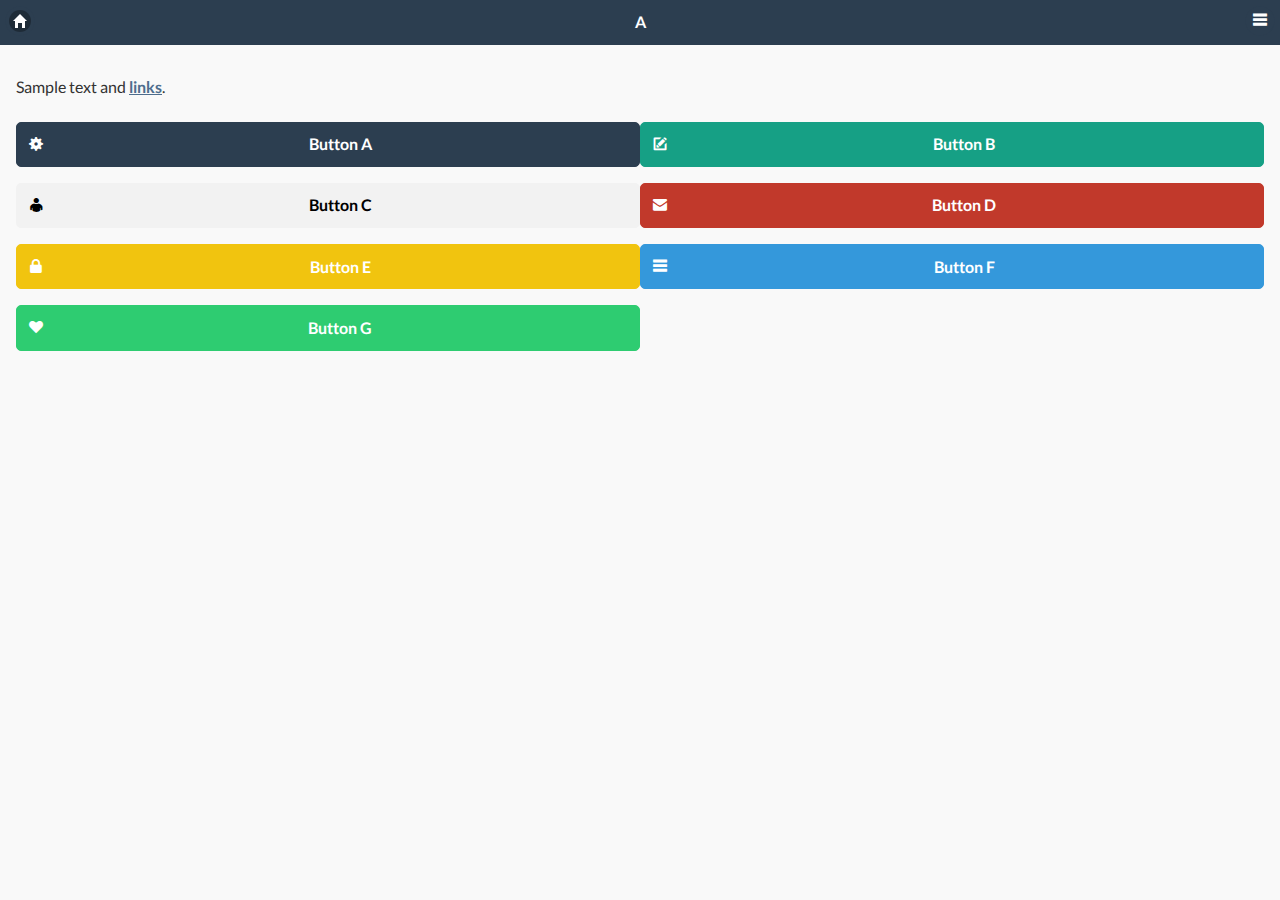
==== platforms/browser/www/index.html @ fd4e1b85 "Avance primeras dos pantallas" ====
<!DOCTYPE html>
<html>
<head>
  <meta charset="utf-8" />
  <meta name="viewport" content="width=device-width, initial-scale=1">
  <link rel="stylesheet" type="text/css" href="css/jquery.mobile.flatui.css" />
  <script src="js/jquery.js"></script>
  <script src="js/jquery.mobile-1.4.0-rc.1.js"></script>
</head>
<body>
  <div data-role="page">
    <div data-role="panel" id="panel" data-position="right" data-theme="a" data-display="push"></div>
    <div data-role="header">
      <a data-iconpos="notext" data-role="button" data-icon="home" title="Home">Home</a>
      <h1>A</h1>
      <a data-iconpos="notext" href="#panel" data-role="button" data-icon="flat-menu"></a>
    </div>

    <div data-role="content">
        <div class="content-primary">
            <p>Sample text and <a href="#">links</a>.</p>
          <fieldset class="ui-grid-a">
            <div class="ui-block-a"><button data-icon="flat-settings" data-theme="a">Button A</button></div>
            <div class="ui-block-b"><button data-icon="flat-new" data-theme="b">Button B</button></div>
          </fieldset>
          <fieldset class="ui-grid-a">
            <div class="ui-block-a"><button data-icon="flat-man" data-theme="c">Button C</button></div>
            <div class="ui-block-b"><button data-icon="flat-mail" data-theme="d">Button D</button></div>
          </fieldset>
          <fieldset class="ui-grid-a">
            <div class="ui-block-a"><button data-icon="flat-lock" data-theme="e">Button E</button></div>
            <div class="ui-block-b"><button data-icon="flat-menu" data-theme="f">Button F</button></div>
          </fieldset>
          <fieldset class="ui-grid-a">
            <div class="ui-block-a"><button data-icon="flat-heart" data-theme="g">Button G</button></div>
          </fieldset>
            

        </div><!--/content-primary -->        
        <div class="content-secondary">
            <div data-role="collapsible" data-collapsed="true" data-theme="b" data-content-theme="d">
                 <ul data-role="listview" data-inset="true">
                        <li data-role="list-divider" data-theme="a">List Header</li>
                        <li>Read-only list item</li>
                        <li><a href="#">Linked list item</a></li>
                      </ul>

                      <div data-role="collapsible-set" data-theme="b" data-content-theme="b">
                        <div data-role="collapsible" data-collapsed-icon="flat-time" data-expanded-icon="flat-cross" data-collapsed="false">
                          <h3>Section 1</h3>
                          <p>I'm the collapsible content for section 1</p>
                        </div>
                        <div data-role="collapsible" data-collapsed-icon="flat-calendar" data-expanded-icon="flat-cross">
                          <h3>Section 2</h3>
                          <p>I'm the collapsible content for section 2</p>
                        </div>
                        <div data-role="collapsible" data-collapsed-icon="flat-settings" data-expanded-icon="flat-cross">
                          <h3>Section 3</h3>
                          <p>I'm the collapsible content for section 3</p>
                        </div>
                      </div>

                      <div data-role="fieldcontain">
                        <fieldset data-role="controlgroup">
                          <input type="radio" name="radio-choice-a" data-theme="c" id="radio-choice-1-a" value="choice-1" checked="checked" />
                          <label for="radio-choice-1-a">Radio 1</label>

                          <input type="radio" name="radio-choice-a" data-theme="c" id="radio-choice-1-b" value="choice-2"  />
                          <label for="radio-choice-1-b">Radio 2</label>
                          <input type="checkbox" name="checkbox-a" data-theme="c" id="checkbox-a" checked="checked" />
                          <label for="checkbox-a">Checkbox</label>
                        </fieldset>
                      </div>

                      <div data-role="fieldcontain">
                        <a href="#" data-role="button" data-icon="home" data-iconpos="notext" data-theme="b" data-inline="true">Home</a>
                        <a href="#" data-role="button" data-icon="flat-video" data-iconpos="notext" data-theme="b" data-inline="true">Video</a>
                        <a href="#" data-role="button" data-icon="flat-time" data-iconpos="notext" data-theme="b" data-inline="true">Time</a>
                        <a href="#" data-role="button" data-icon="flat-settings" data-iconpos="notext" data-theme="b" data-inline="true">Settings</a>
                        <a href="#" data-role="button" data-icon="flat-plus" data-iconpos="notext" data-theme="b" data-inline="true">Plus</a>
                        <a href="#" data-role="button" data-icon="flat-new" data-iconpos="notext" data-theme="b" data-inline="true">New</a>
                        <a href="#" data-role="button" data-icon="flat-menu" data-iconpos="notext" data-theme="b" data-inline="true">Menu</a>
                        <a href="#" data-role="button" data-icon="flat-man" data-iconpos="notext" data-theme="b" data-inline="true">Man</a>
                        <a href="#" data-role="button" data-icon="flat-mail" data-iconpos="notext" data-theme="b" data-inline="true">Mail</a>
                        <a href="#" data-role="button" data-icon="flat-lock" data-iconpos="notext" data-theme="b" data-inline="true">Lock</a>
                        <a href="#" data-role="button" data-icon="flat-location" data-iconpos="notext" data-theme="b" data-inline="true">Location</a>
                        <a href="#" data-role="button" data-icon="flat-heart" data-iconpos="notext" data-theme="b" data-inline="true">Heart</a>
                        <a href="#" data-role="button" data-icon="flat-eye" data-iconpos="notext" data-theme="b" data-inline="true">Eye</a>
                        <a href="#" data-role="button" data-icon="flat-cross" data-iconpos="notext" data-theme="b" data-inline="true">Cross</a>
                        <a href="#" data-role="button" data-icon="flat-cmd" data-iconpos="notext" data-theme="b" data-inline="true">Cmd</a>
                        <a href="#" data-role="button" data-icon="flat-checkround" data-iconpos="notext" data-theme="b" data-inline="true">Checkround</a>
                        <a href="#" data-role="button" data-icon="flat-calendar" data-iconpos="notext" data-theme="b" data-inline="true">Calendar</a>
                        <a href="#" data-role="button" data-icon="flat-bubble" data-iconpos="notext" data-theme="b" data-inline="true">Bubble</a>
                        <a href="#" data-role="button" data-icon="flat-volume" data-iconpos="notext" data-theme="b" data-inline="true">Volume</a>
                        <a href="#" data-role="button" data-icon="flat-camera" data-iconpos="notext" data-theme="b" data-inline="true">Camera</a>
                      </div>

                      <select name="flip-1" id="flip-1" data-role="slider">
                        <option value="off">Off</option>
                        <option value="on" selected>On</option>
                      </select>

                      <div data-role="fieldcontain">
                        <div data-role="controlgroup" data-type="horizontal">
                          <a href="#" data-icon="flat-mail" data-theme="a" data-iconpos="notext" data-role="button">Yes</a>
                          <a href="#" data-icon="flat-camera" data-theme="a" data-iconpos="notext" data-role="button">Yes</a>
                          <a href="#" data-icon="flat-heart" data-theme="a" data-iconpos="notext" data-role="button">Yes</a>
                          <a href="#" data-icon="flat-eye" data-theme="a" data-iconpos="notext" data-role="button">Yes</a>
                        </div>
                      </div>

                      <div data-role="fieldcontain">
                        <select name="select-choice" id="select-choice-a" data-native-menu="false" data-theme="a">
                          <option value="standard">Option 1</option>
                          <option value="rush">Option 2</option>
                          <option value="express">Option 3</option>
                          <option value="overnight">Option 4</option>
                        </select>
                      </div>

                      <input type="text" placeholder="Text Input" />
                      <div data-role="fieldcontain">
                        <input type="range" name="slider" value="50" min="0" max="100" data-highlight="true" />
                      </div>
                    </div>
        </div>

    </div>
</div>        

    

  

</body>
</html>
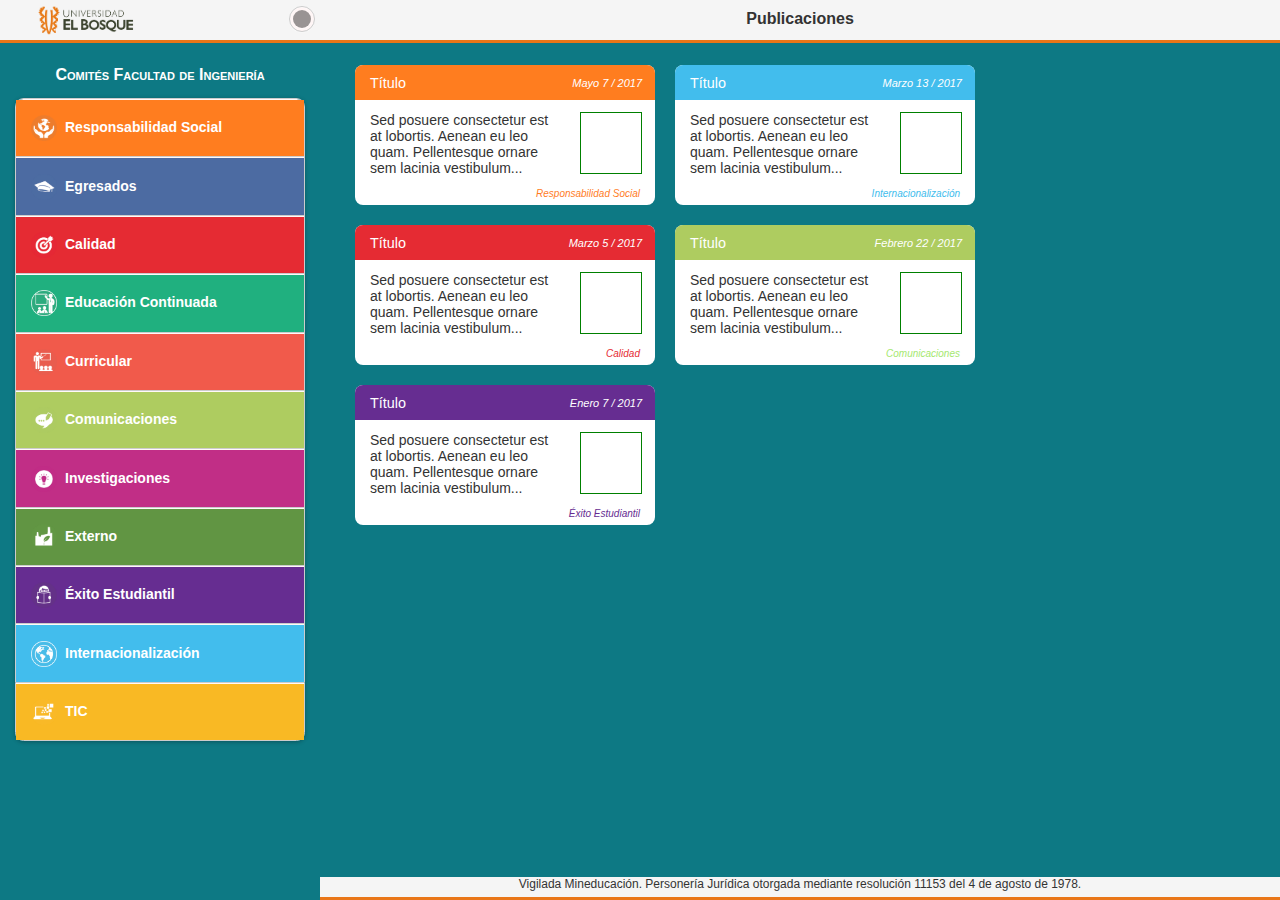
==== commit f4b2a711: "Avance cambio Interfaz/cargar comites y publicacioens dinámicamente" ====
--- a/platforms/browser/www/index.html
+++ b/platforms/browser/www/index.html
@@ -1,136 +1,317 @@
-<!DOCTYPE html>
-<html>
-<head>
-  <meta charset="utf-8" />
-  <meta name="viewport" content="width=device-width, initial-scale=1">
-  <link rel="stylesheet" type="text/css" href="css/jquery.mobile.flatui.css" />
-  <script src="js/jquery.js"></script>
-  <script src="js/jquery.mobile-1.4.0-rc.1.js"></script>
-</head>
-<body>
-  <div data-role="page">
-    <div data-role="panel" id="panel" data-position="right" data-theme="a" data-display="push"></div>
-    <div data-role="header">
-      <a data-iconpos="notext" data-role="button" data-icon="home" title="Home">Home</a>
-      <h1>A</h1>
-      <a data-iconpos="notext" href="#panel" data-role="button" data-icon="flat-menu"></a>
-    </div>
-
-    <div data-role="content">
-        <div class="content-primary">
-            <p>Sample text and <a href="#">links</a>.</p>
-          <fieldset class="ui-grid-a">
-            <div class="ui-block-a"><button data-icon="flat-settings" data-theme="a">Button A</button></div>
-            <div class="ui-block-b"><button data-icon="flat-new" data-theme="b">Button B</button></div>
-          </fieldset>
-          <fieldset class="ui-grid-a">
-            <div class="ui-block-a"><button data-icon="flat-man" data-theme="c">Button C</button></div>
-            <div class="ui-block-b"><button data-icon="flat-mail" data-theme="d">Button D</button></div>
-          </fieldset>
-          <fieldset class="ui-grid-a">
-            <div class="ui-block-a"><button data-icon="flat-lock" data-theme="e">Button E</button></div>
-            <div class="ui-block-b"><button data-icon="flat-menu" data-theme="f">Button F</button></div>
-          </fieldset>
-          <fieldset class="ui-grid-a">
-            <div class="ui-block-a"><button data-icon="flat-heart" data-theme="g">Button G</button></div>
-          </fieldset>
-            
-
-        </div><!--/content-primary -->        
-        <div class="content-secondary">
-            <div data-role="collapsible" data-collapsed="true" data-theme="b" data-content-theme="d">
-                 <ul data-role="listview" data-inset="true">
-                        <li data-role="list-divider" data-theme="a">List Header</li>
-                        <li>Read-only list item</li>
-                        <li><a href="#">Linked list item</a></li>
-                      </ul>
-
-                      <div data-role="collapsible-set" data-theme="b" data-content-theme="b">
-                        <div data-role="collapsible" data-collapsed-icon="flat-time" data-expanded-icon="flat-cross" data-collapsed="false">
-                          <h3>Section 1</h3>
-                          <p>I'm the collapsible content for section 1</p>
-                        </div>
-                        <div data-role="collapsible" data-collapsed-icon="flat-calendar" data-expanded-icon="flat-cross">
-                          <h3>Section 2</h3>
-                          <p>I'm the collapsible content for section 2</p>
-                        </div>
-                        <div data-role="collapsible" data-collapsed-icon="flat-settings" data-expanded-icon="flat-cross">
-                          <h3>Section 3</h3>
-                          <p>I'm the collapsible content for section 3</p>
-                        </div>
-                      </div>
-
-                      <div data-role="fieldcontain">
-                        <fieldset data-role="controlgroup">
-                          <input type="radio" name="radio-choice-a" data-theme="c" id="radio-choice-1-a" value="choice-1" checked="checked" />
-                          <label for="radio-choice-1-a">Radio 1</label>
-
-                          <input type="radio" name="radio-choice-a" data-theme="c" id="radio-choice-1-b" value="choice-2"  />
-                          <label for="radio-choice-1-b">Radio 2</label>
-                          <input type="checkbox" name="checkbox-a" data-theme="c" id="checkbox-a" checked="checked" />
-                          <label for="checkbox-a">Checkbox</label>
-                        </fieldset>
-                      </div>
-
-                      <div data-role="fieldcontain">
-                        <a href="#" data-role="button" data-icon="home" data-iconpos="notext" data-theme="b" data-inline="true">Home</a>
-                        <a href="#" data-role="button" data-icon="flat-video" data-iconpos="notext" data-theme="b" data-inline="true">Video</a>
-                        <a href="#" data-role="button" data-icon="flat-time" data-iconpos="notext" data-theme="b" data-inline="true">Time</a>
-                        <a href="#" data-role="button" data-icon="flat-settings" data-iconpos="notext" data-theme="b" data-inline="true">Settings</a>
-                        <a href="#" data-role="button" data-icon="flat-plus" data-iconpos="notext" data-theme="b" data-inline="true">Plus</a>
-                        <a href="#" data-role="button" data-icon="flat-new" data-iconpos="notext" data-theme="b" data-inline="true">New</a>
-                        <a href="#" data-role="button" data-icon="flat-menu" data-iconpos="notext" data-theme="b" data-inline="true">Menu</a>
-                        <a href="#" data-role="button" data-icon="flat-man" data-iconpos="notext" data-theme="b" data-inline="true">Man</a>
-                        <a href="#" data-role="button" data-icon="flat-mail" data-iconpos="notext" data-theme="b" data-inline="true">Mail</a>
-                        <a href="#" data-role="button" data-icon="flat-lock" data-iconpos="notext" data-theme="b" data-inline="true">Lock</a>
-                        <a href="#" data-role="button" data-icon="flat-location" data-iconpos="notext" data-theme="b" data-inline="true">Location</a>
-                        <a href="#" data-role="button" data-icon="flat-heart" data-iconpos="notext" data-theme="b" data-inline="true">Heart</a>
-                        <a href="#" data-role="button" data-icon="flat-eye" data-iconpos="notext" data-theme="b" data-inline="true">Eye</a>
-                        <a href="#" data-role="button" data-icon="flat-cross" data-iconpos="notext" data-theme="b" data-inline="true">Cross</a>
-                        <a href="#" data-role="button" data-icon="flat-cmd" data-iconpos="notext" data-theme="b" data-inline="true">Cmd</a>
-                        <a href="#" data-role="button" data-icon="flat-checkround" data-iconpos="notext" data-theme="b" data-inline="true">Checkround</a>
-                        <a href="#" data-role="button" data-icon="flat-calendar" data-iconpos="notext" data-theme="b" data-inline="true">Calendar</a>
-                        <a href="#" data-role="button" data-icon="flat-bubble" data-iconpos="notext" data-theme="b" data-inline="true">Bubble</a>
-                        <a href="#" data-role="button" data-icon="flat-volume" data-iconpos="notext" data-theme="b" data-inline="true">Volume</a>
-                        <a href="#" data-role="button" data-icon="flat-camera" data-iconpos="notext" data-theme="b" data-inline="true">Camera</a>
-                      </div>
-
-                      <select name="flip-1" id="flip-1" data-role="slider">
-                        <option value="off">Off</option>
-                        <option value="on" selected>On</option>
-                      </select>
-
-                      <div data-role="fieldcontain">
-                        <div data-role="controlgroup" data-type="horizontal">
-                          <a href="#" data-icon="flat-mail" data-theme="a" data-iconpos="notext" data-role="button">Yes</a>
-                          <a href="#" data-icon="flat-camera" data-theme="a" data-iconpos="notext" data-role="button">Yes</a>
-                          <a href="#" data-icon="flat-heart" data-theme="a" data-iconpos="notext" data-role="button">Yes</a>
-                          <a href="#" data-icon="flat-eye" data-theme="a" data-iconpos="notext" data-role="button">Yes</a>
-                        </div>
-                      </div>
-
-                      <div data-role="fieldcontain">
-                        <select name="select-choice" id="select-choice-a" data-native-menu="false" data-theme="a">
-                          <option value="standard">Option 1</option>
-                          <option value="rush">Option 2</option>
-                          <option value="express">Option 3</option>
-                          <option value="overnight">Option 4</option>
-                        </select>
-                      </div>
-
-                      <input type="text" placeholder="Text Input" />
-                      <div data-role="fieldcontain">
-                        <input type="range" name="slider" value="50" min="0" max="100" data-highlight="true" />
-                      </div>
-                    </div>
-        </div>
-
-    </div>
-</div>        
-
+<!DOCTYPE html> 
+<html> 
+	<head> 
+  	<title>RedComites</title> 
+    <meta charset="utf-8" />
+    <meta name="format-detection" content="telephone=no" />
+    <meta name="msapplication-tap-highlight" content="no" />
+    <meta name="viewport" content="width=device-width, minimum-scale=1, maximum-scale=1">
+  	<link rel="stylesheet" href="css/jquery.mobile-custom.css?v=<?=time();?>" />
+  	<link rel="stylesheet" href="css/jquery.mobile.splitview.css?v=<?=time();?>" />
+    <link rel="stylesheet" href="css/jquery.mobile.grids.collapsible.css?v=<?=time();?>" />
+    <link rel="stylesheet" href="css/pages.css?v=<?=time();?>">
+    <link rel="stylesheet" href="css/estilosIndex.css?v=<?=time();?>">
+    <script type="text/javascript" src="js/jquery-1.7.1.js"></script>
+    <script type="text/javascript" src="js/jquery.mobile.splitview.js"></script>
+    <script type="text/javascript" src="js/jquery.mobile.js"></script>
+    <script type="text/javascript" src="js/iscroll-wrapper.js"></script>
+    <script type="text/javascript" src="js/iscroll.js"></script>
+    <script type="text/javascript" src="js/provider/db_service.js"></script>
+    <script type="text/javascript" src="js/provider/ux_service.js"></script>
+    <script type="text/javascript" src="js/index.js"></script>
+  </head> 
+
+  <body> 
+    <div data-role="panel" data-id="menu" data-hash="crumbs" data-context="b#default">
+      <!-- MENÚ LATERAL -->
+      <div data-role="page" id="main" data-hash="false">
+      	<div data-role="header">
+          <div class="logoUEB">
+            <img src="iconos/UEBlogo_rectangular.png" width="105" height="32" border="0">
+          </div>
+          <h1></h1>
+          <a href="#publicaciones_historicas" data-panel="main" data-role="button" data-icon="home" data-theme="c" class="ui-btn-right ui-icon-home" data-iconpos="notext">inicio</a>
+      	</div><!-- /header -->
+      	<div data-role="content">
+
+  <!-- <div data-role="main" style="background-color: #f2f2f2;" class="ui-content"> -->
+    <div class="titulo">
+            <h1>Comit&eacute;s Facultad de Ingenier&iacute;a</h1>
+    </div>
+    <ul id="listaCommites" data-role="listview" data-inset="true">    
+      <li>
+        <a style="background-color:#FF7D1F;" href="#">
+          <div class="botonMenu" >
+            <div class="punto"><img src="iconos/icon_rsu_circle.png" width="26" height="26" border="0"></div>
+            <div class="nombre">Responsabilidad Social</div>
+          </div>
+        </a>
+      </li>
+      <li>
+        <a style="background-color:#4C6BA2;" href="#">
+          <div class="botonMenu" >
+            <div class="punto"><img src="iconos/icon_egresados_circle.png" width="26" height="26" border="0"></div>
+            <div class="nombre">Egresados</div>
+          </div>
+        </a>
+      </li>
+      <li>
+        <a style="background-color:#E52B33;" href="#">
+          <div class="botonMenu" >
+            <div class="punto"><img src="iconos/icon_calidad_circle.png" width="26" height="26" border="0"></div>
+            <div class="nombre">Calidad</div>
+          </div>
+        </a>
+      </li>
+      <li>
+        <a style="background-color:#20B07F;" href="#">
+          <div class="botonMenu" >
+            <div class="punto"><img src="iconos/icon_continuada_circle.png" width="26" height="26" border="0"></div>
+            <div class="nombre">Educaci&oacute;n Continuada</div>
+          </div>
+        </a>
+      </li>  
+      <li>
+        <a style="background-color:#F15A4B;" href="#">
+          <div class="botonMenu" >
+            <div class="punto"><img src="iconos/icon_curricular_circle.png" width="26" height="26" border="0"></div>
+            <div class="nombre">Curricular</div>
+          </div>
+        </a>
+      </li>
+      <li>
+        <a style="background-color:#AECC60;" href="#comiteComunicaciones" data-panel="main">
+          <div class="botonMenu" >
+            <div class="punto"><img src="iconos/icon_comunicaciones_circle.png" width="26" height="26" border="0"></div>
+            <div class="nombre">Comunicaciones</div>
+          </div>
+        </a>
+      </li>
+      <li>
+        <a style="background-color:#C12E86;" href="#">
+          <div class="botonMenu" >
+            <div class="punto"><img src="iconos/icon_investigacion_circle.png" width="26" height="26" border="0"></div>
+            <div class="nombre">Investigaciones</div>
+          </div>
+        </a>
+      </li>
+      <li>
+        <a style="background-color:#619543;" href="#">
+          <div class="botonMenu" >
+            <div class="punto"><img src="iconos/icon_externo_circle.png" width="26" height="26" border="0"></div>
+            <div class="nombre">Externo</div>
+          </div>
+        </a>
+      </li>
+      <li>
+        <a style="background-color:#662D91;" href="#">
+          <div class="botonMenu" >
+            <div class="punto"><img src="iconos/icon_exito_circle.png" width="26" height="26" border="0"></div>
+            <div class="nombre">&Eacute;xito Estudiantil</div>
+          </div>
+        </a>
+      </li>
+      <li>
+        <a style="background-color:#42BDED;" href="#">
+          <div class="botonMenu" >
+            <div class="punto"><img src="iconos/icon_internacionalizacion_circle.png" width="26" height="26" border="0"></div>
+            <div class="nombre">Internacionalizaci&oacute;n</div>
+          </div>
+        </a>
+      </li>
+      <li>
+        <a style="background-color:#F9B924;" href="#">
+          <div class="botonMenu" >
+            <div class="punto"><img src="iconos/icon_tic_circle.png" width="26" height="26" border="0"></div>
+            <div class="nombre">TIC</div>
+          </div>
+        </a>
+      </li>
+    </ul>
+  <!-- </div> -->
+      	</div><!-- /content -->
+
+      </div><!-- /page -->
+
+      <!-- MENÚ LATERAL -->
+      <div data-role="page" id="comiteSeleccionado" data-hash="false">  <!-- id="main" <-> id="comiteSeleccionado" -->
+        <div data-role="header">
+          <div class="logoUEB">
+            <img src="iconos/UEBlogo_rectangular.png" width="105" height="32" border="0">
+          </div>
+          <h1></h1>
+          <a href="#publicaciones_historicas" data-panel="main" data-role="button" data-icon="home" data-theme="c" class="ui-btn-right ui-icon-home" data-iconpos="notext">inicio</a>
+        </div><!-- /header -->
+        <div data-role="content" class="comite"> 
+          <div id="avatarLateral" >
+              <div class="comite-icono"><img src="iconos/icon_comunicaciones_circle.png" width="125" height="125" border="0"></div>
+          </div>
+          <ul data-role="listview" id="listaMenu" data-inset="true">
+            <li style="text-align: center; font-variant: small-caps;">Comit&eacute; de Comunicaciones</li>
+            <li>Integrantes:
+              <div class="comite-acercade">
+                -Rodrigo Gomez<br>
+                 Docente<br>
+                 Ejemplo@unbosque.edu.co<br>
+                -Luis Martinez<br>
+                 Docente<br>
+                 Ejemplo@unbosque.edu.co<br>
+                -Natalia Perez<br>
+                 Docente<br>
+                 Ejemplo@unbosque.edu.co
+                 </div>
+            </li>
+            <li>Funciones:
+              <div class="comite-acercade">
+                Lorem ipsum dolor sit amet, consectetur adipiscing elit. Integer ultricies diam arcu, eu aliquam enim semper eu. Nunc blandit ligula mi, in venenatis augue egestas at.
+                 </div>
+            </li>
+            <li>Contacto:
+              <div class="comite-acercade">Ejemplo@unbosque.edu.co</div>
+            </li>
+          </ul>
+        </div><!-- /content -->
+
+      </div><!-- /page -->
+    </div><!-- panel menu -->
+
+    <div data-role="panel" data-id="main">
+
+      <div data-role="page" id="publicaciones_historicas">
+
+        <div data-role="header">
+          <h1>Publicaciones</h1>
+        </div><!-- /header -->
+
+        <div data-role="content"> 
+          <div class="public-destacado">
+      <div style="background-color: #FF7D1F" class="public-encabezado">
+        <div class="public-titulo">
+          T&iacute;tulo
+        </div>
+        <div class="public-fecha">Mayo 7 / 2017</div>
+<!--      <a href="#" class="ui-btn ui-corner-all ui-shadow ui-icon-lock ui-btn-icon-notext"></a>
+-->      </div>
+      <div class="public-contenido">
+        <div class="public-resumen">
+        Sed posuere consectetur est at lobortis. Aenean eu leo quam. Pellentesque ornare sem lacinia vestibulum...</div>
+        <div class="public-imagen"></div>
+        <div style="color: #FF7D1F;" class="public-comite">Responsabilidad Social</div>
+      </div>
+    </div>
+    <div class="public-destacado">
+      <div style="background-color: #42BDED;" class="public-encabezado">
+        <div class="public-titulo">
+          T&iacute;tulo
+        </div>
+        <div class="public-fecha">Marzo 13 / 2017</div>
+<!--      <a href="#" class="ui-btn ui-corner-all ui-shadow ui-icon-lock ui-btn-icon-notext"></a>
+-->      </div>
+      <div class="public-contenido">
+        <div class="public-resumen">
+        Sed posuere consectetur est at lobortis. Aenean eu leo quam. Pellentesque ornare sem lacinia vestibulum...</div>
+        <div class="public-imagen"></div>
+        <div style="color: #42BDED;" class="public-comite">Internacionalizaci&oacute;n</div>
+      </div>
+    </div>
+    <div class="public-destacado">
+      <div style="background-color: #E52B33;" class="public-encabezado">
+        <div class="public-titulo">
+          T&iacute;tulo
+        </div>
+        <div class="public-fecha">Marzo 5 / 2017</div>
+<!--      <a href="#" class="ui-btn ui-corner-all ui-shadow ui-icon-lock ui-btn-icon-notext"></a>
+-->      </div>
+      <div class="public-contenido">
+        <div class="public-resumen">
+        Sed posuere consectetur est at lobortis. Aenean eu leo quam. Pellentesque ornare sem lacinia vestibulum...</div>
+        <div class="public-imagen"></div>
+        <div style="color: #E52B33;" class="public-comite">Calidad</div>
+      </div>
+    </div>
+    <div class="public-destacado">
+      <div style="background-color: #AECC60;" class="public-encabezado">
+        <div class="public-titulo">
+          T&iacute;tulo
+        </div>
+        <div class="public-fecha">Febrero 22 / 2017</div>
+<!--      <a href="#" class="ui-btn ui-corner-all ui-shadow ui-icon-lock ui-btn-icon-notext"></a>
+-->      </div>
+      <div class="public-contenido">
+        <div class="public-resumen">
+        Sed posuere consectetur est at lobortis. Aenean eu leo quam. Pellentesque ornare sem lacinia vestibulum...</div>
+        <div class="public-imagen"></div>
+        <div style="color: #A5E86F;" class="public-comite">Comunicaciones</div>
+      </div>
+    </div>
+    <div class="public-destacado">
+      <div style="background-color: #662D91;" class="public-encabezado">
+        <div class="public-titulo">
+          T&iacute;tulo
+        </div>
+        <div class="public-fecha">Enero 7 / 2017</div>
+<!--      <a href="#" class="ui-btn ui-corner-all ui-shadow ui-icon-lock ui-btn-icon-notext"></a>
+-->      </div>
+      <div class="public-contenido">
+        <div class="public-resumen">
+        Sed posuere consectetur est at lobortis. Aenean eu leo quam. Pellentesque ornare sem lacinia vestibulum...</div>
+        <div class="public-imagen"></div>
+        <div style="color: #662D91;" class="public-comite">&Eacute;xito Estudiantil</div>
+      </div>
+    </div>
+        </div><!-- /content -->
+
+        <div data-role="footer" id="pie">
+          <div id="pie">
+            Vigilada Mineducación. Personería Jurídica otorgada mediante resolución 11153 del 4 de agosto de 1978.
+          </div>
+        </div><!-- /footer -->
+      </div><!-- /page -->
+
+      
+      <div data-role="page" id="comiteComunicaciones">
+        <div data-role="header">
+          <h1>Publicaciones</h1>
+        </div>
+
+        <div data-role="main" class="ui-content">
+            <div class="banner"><img src="iconos/Banner_Comunicaciones.png" width="450" height="70" border="0"></div>  
+            <div class="info">
+              <div class="info-titulo">Información General</div>
+              <div class="info-texto">La lectura es más fácil, también, en la nueva vista de lectura. Puede contraer partes del documento y centrarse en el texto que desee. Si necesita detener la lectura antes de llegar al final, Word le recordará dónde dejó la lectura, incluso en otros dispositivos. Los temas y estilos también ayudan a mantener su documento coordinado. Cuando haga clic en Diseño y seleccione un tema nuevo, cambiarán las imágenes, gráficos y gráficos SmartArt para que coincidan con el nuevo tema. Al aplicar los estilos, los títulos cambian para coincidir con el nuevo tema.
+              </div>
+            </div>
+            <div class="info">
+              <div class="comite-buscar"><input style="heigth: 20px; width: 300px; font-size: 12px;" maxlength="50" type="text" name="buscar" placeholder="Buscar..."></div>
+              <div class="comite-tags"></div>
+            </div>
+            <div class="public-destacado">
+              <div style="background-color: #AECC60;" class="public-encabezado">
+                <div class="public-titulo">
+                  T&iacute;tulo
+                </div>
+                <div class="public-fecha">Febrero 22 / 2017</div>
+        <!--      <a href="#" class="ui-btn ui-corner-all ui-shadow ui-icon-lock ui-btn-icon-notext"></a>
+        -->      </div>
+              <div class="public-contenido">
+                <div class="public-resumen">
+                Sed posuere consectetur est at lobortis. Aenean eu leo quam. Pellentesque ornare sem lacinia vestibulum...</div>
+                <div class="public-imagen"></div>
+                <div style="color: #A5E86F;" class="public-comite">Comunicaciones</div>
+              </div>
+            </div>
+        </div><!-- /content -->
+
+        <div data-role="footer" id="pie">
+          <div id="pie">
+            Vigilada Mineducación. Personería Jurídica otorgada mediante resolución 11153 del 4 de agosto de 1978.
+          </div>
+        </div><!-- /footer -->
+
+      </div> 
+
+    </div><!-- panel main -->
     
 
-  
-
-</body>
+  </body>
 </html>
--- a/platforms/browser/www/css/pages.css
+++ b/platforms/browser/www/css/pages.css
@@ -0,0 +1,135 @@
+#listaMenu{
+	margin-top: 0;
+}
+.logoUEB{
+	margin-left: 35px;
+	padding-top: 2px;
+	float: left;
+	width: 105px;
+	height: 30px;
+}
+#avatarLateral{
+	background: rgba(255, 255, 255, 0.68);
+	height:150px;
+	border-radius: 10px;
+	margin-bottom:-14px
+}
+.panelGrid {
+	background-color: rgba(255, 255, 255, 0.45);
+	padding: 5px;
+}
+.itemGrid {
+	text-align: center;
+	text-shadow: none;
+	margin-top: 5px;
+	padding-left: 3px;
+	padding-right: 3px;
+	font-weight: bold;
+}
+.ui-content{
+	background-color: #0d7984;
+}
+
+h6 {
+	font-size: 2vmin;
+	text-shadow: none;
+}
+.public-destacado {
+	float: left;
+	border-radius: 8px;
+	background-color: #FFFFFF;
+	width: 300px;
+	height: 140px;
+	margin-left: 20px;
+	margin-top: 10px;
+	margin-bottom: 10px;
+}
+.public-encabezado {
+	float: left;
+	border-radius: 8px 8px 0px 0px;
+	background-color: #FFAA00;
+	padding-left: 15px;
+	width: 285px;
+	height: 35px;
+}
+.public-titulo {
+	float: left;
+	text-align:left;
+	text-shadow: none;
+	margin-top: 10px;
+	color: #FFF;
+	width: 150px;
+	height: 20px;
+}
+.public-iconos {	
+	float: left;
+	margin-top: 4px;
+	margin-left: 63px;
+	width: 60px;
+	height: 27px;
+}
+.public-resumen {
+	float: left;
+	margin-top: 12px;
+	margin-left: 15px;
+	width: 180px;
+	height: 75px;
+	font-size: 14px;
+}
+.public-imagen {
+	float: left;
+	margin-top: 12px;
+	margin-left: 30px;
+	width: 60px;
+	height: 60px;
+	border-style: solid;
+	border-color: green;
+	border-width: 1px;
+}
+.public-comite {
+	font-size: 10px;
+	text-align: right;
+	text-shadow: none;
+	float: left;
+	color: #FFAA00;
+	padding-right: 12px;
+	margin-top: 1px;
+	width: 285px;
+	height: 20px;
+	font-style: italic;
+}
+p#nuevo{
+	font-size: 1.5em;
+		border-bottom: 1px solid #9C9E9E;
+		margin-bottom: 20px;
+}
+
+p#nuevo-continuacion{
+	font-size: 1.5em;
+		border-bottom: 3px solid #9C9E9E;
+		margin-bottom: 20px;
+		margin-top: 47px;
+}
+
+p#formulario{
+	font-size: 1em;
+	padding: 6px;
+	width: 70%;
+	margin-left: 15%;
+	border-bottom: 1px solid #E6E5E5;
+	border-top: 1px solid #E6E5E5;
+	margin-bottom: 10px;
+	text-align: left;
+}
+
+.miBoton{
+	width: 10%;
+}
+#pie{
+	padding-bottom: 10px;
+	height: 10px;
+	text-align: center;	
+	font-size: 12px;
+	font-weight: lighter;
+}
+
--- a/platforms/browser/www/css/estilosIndex.css
+++ b/platforms/browser/www/css/estilosIndex.css
@@ -0,0 +1,98 @@
+.ui-content{
+	background-color: #0d7984;
+}
+.titulo{
+	text-align: center;
+	color: #FFF;
+	font-variant: small-caps;
+	font-size: 8px;
+	text-shadow: none;
+}
+.botonMenu {
+	font-size: 14px;
+	text-shadow: none;
+	float: left;
+	color: #FFF;
+	font-style: normal;
+	height: 34px;
+}
+.punto {
+	float: left;
+	margin-top: 4px;
+	height: 32px;
+}
+.nombre {
+	float: left;
+	margin-top: 8px;
+	margin-left: 8px;
+	height: 40px;
+}
+.public-fecha {
+	float: left;
+	margin-top: 12px;
+	margin-left: 22px;
+	width: 100px;
+	height: 27px;
+	font-size: 11px;
+	text-align: right;
+	text-shadow: none;
+	color: #FFF;
+	font-style: italic;
+}
+.banner{
+	margin-top: 10px;
+	margin-left: 20px;
+	margin-bottom: 10px;
+}
+.info {
+	float: left;
+	border-radius: 8px;
+	background-color: #FFFFFF;
+	width: 97%;
+	margin-left: 20px;
+	margin-top: 10px;
+	margin-bottom: 10px;
+}
+.info-titulo {
+	height: 20px;
+	padding-top: 10px;
+	padding-left: 15px;
+	padding-bottom: 5px;
+	font-weight: bold;
+	border-bottom: solid;
+	border-bottom-width: thin;
+}
+.info-texto {
+	padding: 15px;
+	font-style: bold;
+}
+.comite-buscar {
+	height: 35px;
+	padding-left: 15px;
+	border-bottom: solid;
+	border-bottom-width: thin;
+}
+.comite-tags {
+	padding: 15px;
+	font-style: bold;
+}
+.comite-acercade {
+	font-weight: lighter;
+}
+.comite-icono {
+	padding-top: 5px;
+	margin-left: 95px;
+}
+.comite {
+	background-color: #AECC60;	
+}
+.tablist-left {
+    width: 25%;
+    display: inline-block;
+}
+.tablist-content {
+    width: 75%;
+    display: inline-block;
+    vertical-align: top;
+    margin-left: 5%;
+}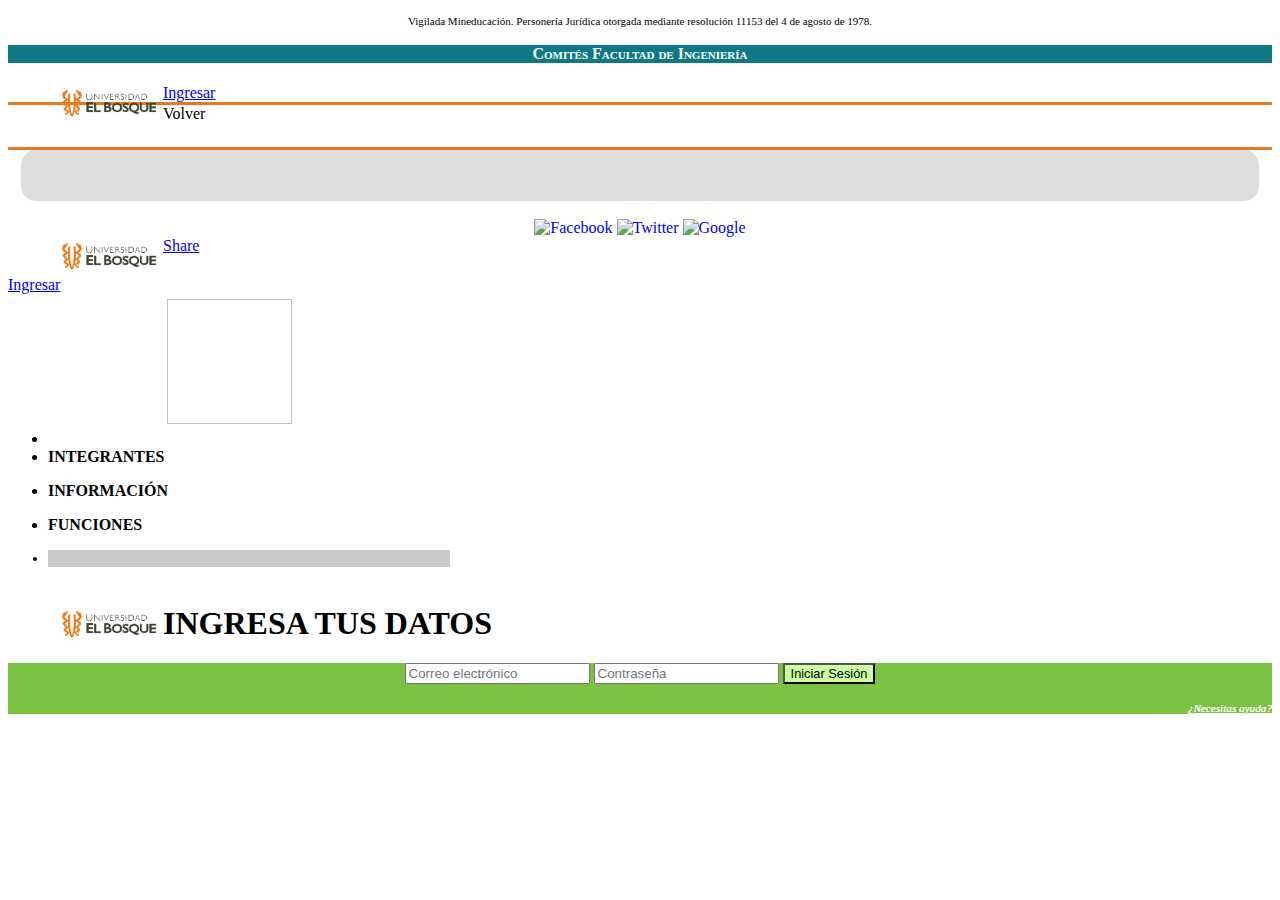
==== commit a27df503: "Ver comité + Ver publicación + compartir en redes sociales + contactar" ====
--- a/platforms/browser/www/index.html
+++ b/platforms/browser/www/index.html
@@ -1,317 +1,155 @@
-<!DOCTYPE html> 
-<html> 
-	<head> 
-  	<title>RedComites</title> 
-    <meta charset="utf-8" />
-    <meta name="format-detection" content="telephone=no" />
-    <meta name="msapplication-tap-highlight" content="no" />
-    <meta name="viewport" content="width=device-width, minimum-scale=1, maximum-scale=1">
-  	<link rel="stylesheet" href="css/jquery.mobile-custom.css?v=<?=time();?>" />
-  	<link rel="stylesheet" href="css/jquery.mobile.splitview.css?v=<?=time();?>" />
-    <link rel="stylesheet" href="css/jquery.mobile.grids.collapsible.css?v=<?=time();?>" />
-    <link rel="stylesheet" href="css/pages.css?v=<?=time();?>">
-    <link rel="stylesheet" href="css/estilosIndex.css?v=<?=time();?>">
-    <script type="text/javascript" src="js/jquery-1.7.1.js"></script>
-    <script type="text/javascript" src="js/jquery.mobile.splitview.js"></script>
-    <script type="text/javascript" src="js/jquery.mobile.js"></script>
-    <script type="text/javascript" src="js/iscroll-wrapper.js"></script>
-    <script type="text/javascript" src="js/iscroll.js"></script>
-    <script type="text/javascript" src="js/provider/db_service.js"></script>
-    <script type="text/javascript" src="js/provider/ux_service.js"></script>
-    <script type="text/javascript" src="js/index.js"></script>
-  </head> 
+  <!DOCTYPE html> 
+  <html> 
+  	<head> 
+    	<title>RedComites</title> 
+      <meta charset="utf-8" />
+      <meta name="format-detection" content="telephone=no" />
+      <meta name="msapplication-tap-highlight" content="no" />
+      <meta name="viewport" content="width=device-width, minimum-scale=1, maximum-scale=1">
+      <link rel="stylesheet" href="css/jquery.mobile-1.4.5.css">
+      <script src="js/jquery-1.11.3.min.js"></script>
+      <script src="js/jquery.mobile-1.4.5.min.js"></script>
+       <link rel="stylesheet" href="css/pages.css">
+      <link rel="stylesheet" href="css/estilosIndex.css">
+      <script type="text/javascript" src="js/provider/db_service.js"></script>
+      <script type="text/javascript" src="js/provider/ux_service.js"></script>
+      <script type="text/javascript" src="js/index.js"></script>
+    </head> 
 
-  <body> 
-    <div data-role="panel" data-id="menu" data-hash="crumbs" data-context="b#default">
-      <!-- MENÚ LATERAL -->
-      <div data-role="page" id="main" data-hash="false">
-      	<div data-role="header">
-          <div class="logoUEB">
-            <img src="iconos/UEBlogo_rectangular.png" width="105" height="32" border="0">
+    <body> 
+
+      <div class="pie" data-role="footer" data-position="fixed">
+        Vigilada Mineducación. Personería Jurídica otorgada mediante resolución 11153 del 4 de agosto de 1978.
+      </div>
+
+      <div data-role="page" class="ui-responsive-panel"  id="main">
+          <div data-role="panel" id="right-panel" data-display="overlay" data-position="left" style="margin: 0; background-color: #0d7984">
+           <div class="titulo">
+                    <h1>Comités Facultad de Ingeniería</h1>
+            </div>
+            <ul id="listCommittees" data-role="listview" data-inset="true" ></ul>
+          </div><!-- /panel -->
+          <div data-role="header" class="headers"  data-position="fixed">
+            <a href="#right-panel"  data-role="button" data-icon="bullets" data-theme="c" class="ui-btn-left ui-icon-bullets" data-iconpos="notext"></a>
+            <div class="logoUEB">
+              <img src="iconos/UEBlogo_rectangular.png" width="105" height="32" border="0">
+            </div>
+            <h1></h1>
+            <a href="#login" data-transition="slideup" data-role="button" data-rel="dialog" data-theme="c" class="ui-btn-right" data-corners="false" >Ingresar</a>
           </div>
-          <h1></h1>
-          <a href="#publicaciones_historicas" data-panel="main" data-role="button" data-icon="home" data-theme="c" class="ui-btn-right ui-icon-home" data-iconpos="notext">inicio</a>
-      	</div><!-- /header -->
-      	<div data-role="content">
 
-  <!-- <div data-role="main" style="background-color: #f2f2f2;" class="ui-content"> -->
-    <div class="titulo">
-            <h1>Comit&eacute;s Facultad de Ingenier&iacute;a</h1>
-    </div>
-    <ul id="listaCommites" data-role="listview" data-inset="true">    
-      <li>
-        <a style="background-color:#FF7D1F;" href="#">
-          <div class="botonMenu" >
-            <div class="punto"><img src="iconos/icon_rsu_circle.png" width="26" height="26" border="0"></div>
-            <div class="nombre">Responsabilidad Social</div>
+          <div id="pruebaContent" data-role="content" style="overflow-y: hidden;">
+            <div id="divPublications" style="text-align:center"></div>
           </div>
-        </a>
-      </li>
-      <li>
-        <a style="background-color:#4C6BA2;" href="#">
-          <div class="botonMenu" >
-            <div class="punto"><img src="iconos/icon_egresados_circle.png" width="26" height="26" border="0"></div>
-            <div class="nombre">Egresados</div>
+
+      </div> 
+      <div data-role="page" class="ui-responsive-panel" data-add-back-btn="true" data-back-btn-text="Back"  id="viewPublication">
+          <div data-role="header" class="headers" style="min-height: 42.2px;"  data-position="fixed">
+                      <a data-rel="back" data-transition="slidedown" data-role="button" data-theme="c" class="ui-btn-left" data-corners="false" >Volver</a>
+            <h1 id="titlePublication" style="white-space: normal;margin: 0 1% 0 30%;text-align: right;font-size: 2.5vmin;"></h1>
           </div>
-        </a>
-      </li>
-      <li>
-        <a style="background-color:#E52B33;" href="#">
-          <div class="botonMenu" >
-            <div class="punto"><img src="iconos/icon_calidad_circle.png" width="26" height="26" border="0"></div>
-            <div class="nombre">Calidad</div>
+
+          <div id="bodyPublication" data-role="content">
+            <center>
+              <div id="contentPublication" style="font-size: 60%;width: 94%;background-color: #DDD; padding: 2%;border-radius: 15px;">
+
+
+              </div>
+              </br>
+              <div id="share-buttons">
+      
+                  <!-- Email -->
+                  <!--     
+                  <a href="mailto:?Subject=Simple Share Buttons&amp;Body=I%20saw%20this%20and%20thought%20of%20you!%20 https://simplesharebuttons.com">
+                      <img src="https://simplesharebuttons.com/images/somacro/email.png" alt="Email" class="shareIcon"/>
+                  </a> -->
+               
+                  <!-- Facebook -->
+                  <a href="#" onclick="shareLink('http://www.facebook.com/sharer.php?u=');" target="_blank" class="shareLink">
+                      <img src="https://simplesharebuttons.com/images/somacro/facebook.png" alt="Facebook" class="shareIcon"/>
+                  </a>
+                  <!-- Twitter -->
+                  <a href="#" onclick="shareLink('https://twitter.com/share?url=')" target="_blank" class="shareLink">
+                      <img src="https://simplesharebuttons.com/images/somacro/twitter.png" alt="Twitter" class="shareIcon"/>
+                  </a>                
+                  <!-- Google+ -->
+                  <a href="#" onclick="shareLink('https://plus.google.com/share?url=')" class="shareLink">
+                      <img src="https://simplesharebuttons.com/images/somacro/google.png" alt="Google" class="shareIcon" />
+                  </a>
+                  <!-- Print
+                  <a href="javascript:;" onclick="window.print()" class="shareLink">
+                      <img src="https://simplesharebuttons.com/images/somacro/print.png" alt="Print" class="shareIcon"/>
+                  </a> -->
+              </div>
+            </center>
           </div>
-        </a>
-      </li>
-      <li>
-        <a style="background-color:#20B07F;" href="#">
-          <div class="botonMenu" >
-            <div class="punto"><img src="iconos/icon_continuada_circle.png" width="26" height="26" border="0"></div>
-            <div class="nombre">Educaci&oacute;n Continuada</div>
-          </div>
-        </a>
-      </li>  
-      <li>
-        <a style="background-color:#F15A4B;" href="#">
-          <div class="botonMenu" >
-            <div class="punto"><img src="iconos/icon_curricular_circle.png" width="26" height="26" border="0"></div>
-            <div class="nombre">Curricular</div>
-          </div>
-        </a>
-      </li>
-      <li>
-        <a style="background-color:#AECC60;" href="#comiteComunicaciones" data-panel="main">
-          <div class="botonMenu" >
-            <div class="punto"><img src="iconos/icon_comunicaciones_circle.png" width="26" height="26" border="0"></div>
-            <div class="nombre">Comunicaciones</div>
-          </div>
-        </a>
-      </li>
-      <li>
-        <a style="background-color:#C12E86;" href="#">
-          <div class="botonMenu" >
-            <div class="punto"><img src="iconos/icon_investigacion_circle.png" width="26" height="26" border="0"></div>
-            <div class="nombre">Investigaciones</div>
-          </div>
-        </a>
-      </li>
-      <li>
-        <a style="background-color:#619543;" href="#">
-          <div class="botonMenu" >
-            <div class="punto"><img src="iconos/icon_externo_circle.png" width="26" height="26" border="0"></div>
-            <div class="nombre">Externo</div>
-          </div>
-        </a>
-      </li>
-      <li>
-        <a style="background-color:#662D91;" href="#">
-          <div class="botonMenu" >
-            <div class="punto"><img src="iconos/icon_exito_circle.png" width="26" height="26" border="0"></div>
-            <div class="nombre">&Eacute;xito Estudiantil</div>
-          </div>
-        </a>
-      </li>
-      <li>
-        <a style="background-color:#42BDED;" href="#">
-          <div class="botonMenu" >
-            <div class="punto"><img src="iconos/icon_internacionalizacion_circle.png" width="26" height="26" border="0"></div>
-            <div class="nombre">Internacionalizaci&oacute;n</div>
-          </div>
-        </a>
-      </li>
-      <li>
-        <a style="background-color:#F9B924;" href="#">
-          <div class="botonMenu" >
-            <div class="punto"><img src="iconos/icon_tic_circle.png" width="26" height="26" border="0"></div>
-            <div class="nombre">TIC</div>
-          </div>
-        </a>
-      </li>
-    </ul>
-  <!-- </div> -->
-      	</div><!-- /content -->
-
-      </div><!-- /page -->
-
-      <!-- MENÚ LATERAL -->
-      <div data-role="page" id="comiteSeleccionado" data-hash="false">  <!-- id="main" <-> id="comiteSeleccionado" -->
-        <div data-role="header">
-          <div class="logoUEB">
-            <img src="iconos/UEBlogo_rectangular.png" width="105" height="32" border="0">
-          </div>
-          <h1></h1>
-          <a href="#publicaciones_historicas" data-panel="main" data-role="button" data-icon="home" data-theme="c" class="ui-btn-right ui-icon-home" data-iconpos="notext">inicio</a>
-        </div><!-- /header -->
-        <div data-role="content" class="comite"> 
-          <div id="avatarLateral" >
-              <div class="comite-icono"><img src="iconos/icon_comunicaciones_circle.png" width="125" height="125" border="0"></div>
-          </div>
-          <ul data-role="listview" id="listaMenu" data-inset="true">
-            <li style="text-align: center; font-variant: small-caps;">Comit&eacute; de Comunicaciones</li>
-            <li>Integrantes:
-              <div class="comite-acercade">
-                -Rodrigo Gomez<br>
-                 Docente<br>
-                 Ejemplo@unbosque.edu.co<br>
-                -Luis Martinez<br>
-                 Docente<br>
-                 Ejemplo@unbosque.edu.co<br>
-                -Natalia Perez<br>
-                 Docente<br>
-                 Ejemplo@unbosque.edu.co
-                 </div>
-            </li>
-            <li>Funciones:
-              <div class="comite-acercade">
-                Lorem ipsum dolor sit amet, consectetur adipiscing elit. Integer ultricies diam arcu, eu aliquam enim semper eu. Nunc blandit ligula mi, in venenatis augue egestas at.
-                 </div>
-            </li>
-            <li>Contacto:
-              <div class="comite-acercade">Ejemplo@unbosque.edu.co</div>
-            </li>
-          </ul>
-        </div><!-- /content -->
-
-      </div><!-- /page -->
-    </div><!-- panel menu -->
-
-    <div data-role="panel" data-id="main">
-
-      <div data-role="page" id="publicaciones_historicas">
-
-        <div data-role="header">
-          <h1>Publicaciones</h1>
-        </div><!-- /header -->
-
-        <div data-role="content"> 
-          <div class="public-destacado">
-      <div style="background-color: #FF7D1F" class="public-encabezado">
-        <div class="public-titulo">
-          T&iacute;tulo
-        </div>
-        <div class="public-fecha">Mayo 7 / 2017</div>
-<!--      <a href="#" class="ui-btn ui-corner-all ui-shadow ui-icon-lock ui-btn-icon-notext"></a>
--->      </div>
-      <div class="public-contenido">
-        <div class="public-resumen">
-        Sed posuere consectetur est at lobortis. Aenean eu leo quam. Pellentesque ornare sem lacinia vestibulum...</div>
-        <div class="public-imagen"></div>
-        <div style="color: #FF7D1F;" class="public-comite">Responsabilidad Social</div>
-      </div>
-    </div>
-    <div class="public-destacado">
-      <div style="background-color: #42BDED;" class="public-encabezado">
-        <div class="public-titulo">
-          T&iacute;tulo
-        </div>
-        <div class="public-fecha">Marzo 13 / 2017</div>
-<!--      <a href="#" class="ui-btn ui-corner-all ui-shadow ui-icon-lock ui-btn-icon-notext"></a>
--->      </div>
-      <div class="public-contenido">
-        <div class="public-resumen">
-        Sed posuere consectetur est at lobortis. Aenean eu leo quam. Pellentesque ornare sem lacinia vestibulum...</div>
-        <div class="public-imagen"></div>
-        <div style="color: #42BDED;" class="public-comite">Internacionalizaci&oacute;n</div>
-      </div>
-    </div>
-    <div class="public-destacado">
-      <div style="background-color: #E52B33;" class="public-encabezado">
-        <div class="public-titulo">
-          T&iacute;tulo
-        </div>
-        <div class="public-fecha">Marzo 5 / 2017</div>
-<!--      <a href="#" class="ui-btn ui-corner-all ui-shadow ui-icon-lock ui-btn-icon-notext"></a>
--->      </div>
-      <div class="public-contenido">
-        <div class="public-resumen">
-        Sed posuere consectetur est at lobortis. Aenean eu leo quam. Pellentesque ornare sem lacinia vestibulum...</div>
-        <div class="public-imagen"></div>
-        <div style="color: #E52B33;" class="public-comite">Calidad</div>
-      </div>
-    </div>
-    <div class="public-destacado">
-      <div style="background-color: #AECC60;" class="public-encabezado">
-        <div class="public-titulo">
-          T&iacute;tulo
-        </div>
-        <div class="public-fecha">Febrero 22 / 2017</div>
-<!--      <a href="#" class="ui-btn ui-corner-all ui-shadow ui-icon-lock ui-btn-icon-notext"></a>
--->      </div>
-      <div class="public-contenido">
-        <div class="public-resumen">
-        Sed posuere consectetur est at lobortis. Aenean eu leo quam. Pellentesque ornare sem lacinia vestibulum...</div>
-        <div class="public-imagen"></div>
-        <div style="color: #A5E86F;" class="public-comite">Comunicaciones</div>
-      </div>
-    </div>
-    <div class="public-destacado">
-      <div style="background-color: #662D91;" class="public-encabezado">
-        <div class="public-titulo">
-          T&iacute;tulo
-        </div>
-        <div class="public-fecha">Enero 7 / 2017</div>
-<!--      <a href="#" class="ui-btn ui-corner-all ui-shadow ui-icon-lock ui-btn-icon-notext"></a>
--->      </div>
-      <div class="public-contenido">
-        <div class="public-resumen">
-        Sed posuere consectetur est at lobortis. Aenean eu leo quam. Pellentesque ornare sem lacinia vestibulum...</div>
-        <div class="public-imagen"></div>
-        <div style="color: #662D91;" class="public-comite">&Eacute;xito Estudiantil</div>
-      </div>
-    </div>
-        </div><!-- /content -->
-
-        <div data-role="footer" id="pie">
-          <div id="pie">
-            Vigilada Mineducación. Personería Jurídica otorgada mediante resolución 11153 del 4 de agosto de 1978.
-          </div>
-        </div><!-- /footer -->
-      </div><!-- /page -->
-
-      
-      <div data-role="page" id="comiteComunicaciones">
-        <div data-role="header">
-          <h1>Publicaciones</h1>
-        </div>
-
-        <div data-role="main" class="ui-content">
-            <div class="banner"><img src="iconos/Banner_Comunicaciones.png" width="450" height="70" border="0"></div>  
-            <div class="info">
-              <div class="info-titulo">Información General</div>
-              <div class="info-texto">La lectura es más fácil, también, en la nueva vista de lectura. Puede contraer partes del documento y centrarse en el texto que desee. Si necesita detener la lectura antes de llegar al final, Word le recordará dónde dejó la lectura, incluso en otros dispositivos. Los temas y estilos también ayudan a mantener su documento coordinado. Cuando haga clic en Diseño y seleccione un tema nuevo, cambiarán las imágenes, gráficos y gráficos SmartArt para que coincidan con el nuevo tema. Al aplicar los estilos, los títulos cambian para coincidir con el nuevo tema.
-              </div>
-            </div>
-            <div class="info">
-              <div class="comite-buscar"><input style="heigth: 20px; width: 300px; font-size: 12px;" maxlength="50" type="text" name="buscar" placeholder="Buscar..."></div>
-              <div class="comite-tags"></div>
-            </div>
-            <div class="public-destacado">
-              <div style="background-color: #AECC60;" class="public-encabezado">
-                <div class="public-titulo">
-                  T&iacute;tulo
-                </div>
-                <div class="public-fecha">Febrero 22 / 2017</div>
-        <!--      <a href="#" class="ui-btn ui-corner-all ui-shadow ui-icon-lock ui-btn-icon-notext"></a>
-        -->      </div>
-              <div class="public-contenido">
-                <div class="public-resumen">
-                Sed posuere consectetur est at lobortis. Aenean eu leo quam. Pellentesque ornare sem lacinia vestibulum...</div>
-                <div class="public-imagen"></div>
-                <div style="color: #A5E86F;" class="public-comite">Comunicaciones</div>
-              </div>
-            </div>
-        </div><!-- /content -->
-
-        <div data-role="footer" id="pie">
-          <div id="pie">
-            Vigilada Mineducación. Personería Jurídica otorgada mediante resolución 11153 del 4 de agosto de 1978.
-          </div>
-        </div><!-- /footer -->
 
       </div> 
 
-    </div><!-- panel main -->
-    
+      <div data-role="page" id="committee">
+          <div data-role="header" data-position="fixed">
+            <a href="#main"  data-role="button" data-icon="home" data-theme="c" class="ui-btn-left ui-icon-home" data-iconpos="notext">Share</a>
+            <div class="logoUEB">
+              <img src="iconos/UEBlogo_rectangular.png" width="105" height="32" border="0">
+            </div>
+            <h1></h1>
+            <a href="#login" data-transition="slideup" data-role="button" data-rel="dialog" data-theme="c" class="ui-btn-right" data-corners="false" >Ingresar</a>
+          </div>
+          <div data-role="tabs" >
+              <div class="tablist-left"  id="committeeInfo">
+                <div id="avatarLateral" style="width:100%">
+                    <div style="padding-top: 5px;"><img id="logoCommittee" width="125" height="125" border="0"></div>
+                </div>
+                <ul data-role="listview" id="listaMenu" data-inset="true">
+                  <li id="nameCommittee" style="text-align: center; font-variant: small-caps;"></li>
+                  <li><p class="title-menu"><b>INTEGRANTES</b></p>
+                    <div id="membersCommittee" class="comite-acercade">
+                      
+                    </div>
+                  </li>
+                  <li><p class="title-menu"><b>INFORMACIÓN</b></p>
+                    <div id="infoCommittee" class="text">
+          
+                    </div>
+                  </li>
+                  <li><p class="title-menu"><b>FUNCIONES</b></p>
+                    <div id="functionsCommittee" class="text">
+          
+                    </div>
+                  </li>
+                  <li id="emailCommittee" style="text-align: center;font-size: 0.9em;background: #c9c9c9;font-weight: bold;">
+                  </li>
 
-  </body>
-</html>
+                </ul>
+              </div>
+              <div class="tablist-content"><img style="max-width: 37vw" id="bannerCommittee" border="0">
+                  <div id="banner" style="text-align:center;margin-bottom:15px;">
+                    <img style="width: 98%" id="bannerCommittee" border="0">
+                  </div>
+                  <div class="search-bar"></div>
+                  <div id="committeePublications" style="text-align:center"></div> 
+              </div>
+          </div>
+      </div> 
+      <div data-role="dialog" data-corners="false"  data-theme="a" data-close-btn="right" id="login">
+
+          <div data-role="header">
+            <div class="logoUEB">
+              <img src="iconos/UEBlogo_rectangular.png" width="105" height="32" border="0">
+            </div>
+            <h1>INGRESA TUS DATOS</h1>
+          </div>
+
+          <div data-role="content" id="dialogContent" style="background: #7BC142; text-align:center">
+            <form id="formLogin" method="post" action="#">
+                <input type="email" id="email" placeholder="Correo electrónico" required/>
+                <input type="password" id="password" placeholder="Contraseña" required/>
+                <button type="submit" class="ui-btn ui-btn-inline" style="background-color:#CCFFA3;font-size:0.8em">Iniciar Sesión</button>
+            </form>
+              <label id="errorMessage" style="text-shadow: 0 0px;font-size: 0.7em;color: #ff0000;"> &nbsp;</label>
+              <a href="#" onclick="javascript:alert('Reporta tu problema al comité de comunicaciones')" style="text-align: right;display: block;text-shadow: 0 0px;font-size: 0.7em;font-style: italic;color: #FFF;">¿Necesitas ayuda?</a>
+          </div>
+      </div>
+
+    </body>
+  </html>
--- a/platforms/browser/www/css/pages.css
+++ b/platforms/browser/www/css/pages.css
@@ -2,7 +2,7 @@
 	margin-top: 0;
 }
 .logoUEB{
-	margin-left: 35px;
+	margin-left: 50px;
 	padding-top: 2px;
 	float: left;
 	width: 105px;
@@ -12,7 +12,8 @@
 	background: rgba(255, 255, 255, 0.68);
 	height:150px;
 	border-radius: 10px;
-	margin-bottom:-14px
+	margin-bottom:-14px;
+	text-align: center;
 }
 .panelGrid {
 	background-color: rgba(255, 255, 255, 0.45);
@@ -26,39 +27,55 @@
 	padding-right: 3px;
 	font-weight: bold;
 }
-.ui-content{
+.ui-page{
 	background-color: #0d7984;
 }
-
+hr {
+	border: 0;
+	color: #fff;
+	background-color: #fff;
+	height: 2px;
+}
 h6 {
 	font-size: 2vmin;
 	text-shadow: none;
 }
 .public-destacado {
-	float: left;
+	display: inline-block;
 	border-radius: 8px;
 	background-color: #FFFFFF;
-	width: 300px;
-	height: 140px;
-	margin-left: 20px;
+	width: 48%;
+	height: 300px;
+	margin-left: 1%;
 	margin-top: 10px;
 	margin-bottom: 10px;
+	margin-right: 2px;
+	margin-left: 2px;
+}
+.public-fecha {
+	margin-top: 12px;
+	width: 100px;
+	height: 27px;
+	font-size: 11px;
+	text-align: right;
+	text-shadow: none;
+	color: #FFF;
+	font-style: italic;
+	display: inline;
 }
 .public-encabezado {
-	float: left;
 	border-radius: 8px 8px 0px 0px;
 	background-color: #FFAA00;
 	padding-left: 15px;
-	width: 285px;
 	height: 35px;
 }
 .public-titulo {
 	float: left;
-	text-align:left;
+	text-align: left;
 	text-shadow: none;
 	margin-top: 10px;
 	color: #FFF;
-	width: 150px;
+	width: 81%;
 	height: 20px;
 }
 .public-iconos {	
@@ -69,35 +86,42 @@
 	height: 27px;
 }
 .public-resumen {
+	text-align: left;
 	float: left;
 	margin-top: 12px;
 	margin-left: 15px;
-	width: 180px;
-	height: 75px;
-	font-size: 14px;
+	margin-right: 15px;
+	width: 95%;
+	height: 79%;
+	font-size: 8px;
+	overflow: hidden;
 }
 .public-imagen {
-	float: left;
+	float: right;
 	margin-top: 12px;
-	margin-left: 30px;
+	margin-right: 5%;
 	width: 60px;
 	height: 60px;
 	border-style: solid;
 	border-color: green;
 	border-width: 1px;
 }
+.public-contenido {
+	height: 100%;
+}
 .public-comite {
 	font-size: 10px;
 	text-align: right;
 	text-shadow: none;
-	float: left;
+	float: right;
 	color: #FFAA00;
-	padding-right: 12px;
+	padding-right: 2%;
 	margin-top: 1px;
-	width: 285px;
 	height: 20px;
+	width: 240px;
 	font-style: italic;
 }
+
 p#nuevo{
 	font-size: 1.5em;
 		border-bottom: 1px solid #9C9E9E;
@@ -133,3 +157,95 @@
 	font-weight: lighter;
 }
 
+.ui-panel-inner {
+	padding: 0;
+}
+
+.ui-dialog
+{
+    background-color: rgba(34,34,34,0.25) !important;
+}
+
+.ui-dialog.ui-overlay-a 
+{
+    background-image: none;
+}
+.headers {
+	background-color: #FFF;
+	border-bottom:solid #E8771D;
+	border-top: none;
+}
+.pie{
+	background-color: #FFF;
+	text-align: center;
+	padding-top: 7px;
+	padding-bottom: 7px; 
+	font-weight: lighter;
+	font-size: 11px;
+	border: none;
+}
+.tablist-left {
+    width: 35%;
+    display: inline-block;
+}
+.tablist-content {
+    width: 64%;
+    text-align: center;
+    display: inline-block;
+    vertical-align: top;
+}
+.text {
+	font-size: 0.6em !important;
+}
+.title-menu {
+	font-weight:bold;
+	margin-top: 0 !important;
+}
+
+.search-bar {
+	margin: auto;
+	width: 85% !important;
+	background-color: #FFF;
+	border-radius: 7px;
+	padding-left: 10% !important;
+	padding-top: 3px;
+	margin-bottom: 10px;
+	margin-left: 2.5%;
+	padding-right: 3% !important;
+}
+
+#avatar-bg{
+	height:150px;
+	border-radius: 10px;
+	margin-bottom:-14px;
+	text-align: center;
+}
+
+.shareIcon{
+	width: 7vmin;
+	height: 7vmin;
+}
+.shareLink{
+	text-decoration: none;
+}
+
+@media only screen and (max-width: 768px) {
+    /* For mobile phones: */
+    [class*="public-destacado"] {
+        width: 100%;
+    }
+    [class*="public-destacado"] {
+        width: 100%;
+    }
+    [class*="tablist-left"] {
+        width: 100%;
+    }
+    [class*="tablist-content"] {
+        width: 100%;
+    }
+}
+
+@media only screen and (max-width: 768px) {
+    /* For mobile phones: */
+
+}--- a/platforms/browser/www/css/estilosIndex.css
+++ b/platforms/browser/www/css/estilosIndex.css
@@ -1,6 +1,3 @@
-.ui-content{
-	background-color: #0d7984;
-}
 .titulo{
 	text-align: center;
 	color: #FFF;
@@ -27,7 +24,7 @@
 	margin-left: 8px;
 	height: 40px;
 }
-.public-fecha {
+/*.public-fecha {
 	float: left;
 	margin-top: 12px;
 	margin-left: 22px;
@@ -38,7 +35,7 @@
 	text-shadow: none;
 	color: #FFF;
 	font-style: italic;
-}
+}*/
 .banner{
 	margin-top: 10px;
 	margin-left: 20px;
@@ -86,13 +83,28 @@
 .comite {
 	background-color: #AECC60;	
 }
-.tablist-left {
-    width: 25%;
-    display: inline-block;
+
+.ui-dialog-background {
+	opacity: 0.5;
+	display: block !important;
 }
-.tablist-content {
-    width: 75%;
-    display: inline-block;
-    vertical-align: top;
-    margin-left: 5%;
+
+.ui-dialog-background.pop.in {
+	opacity: 1;
+}
+
+.ui-dialog {
+	min-height: 100% !important;
+	background: transparent !important;
+}
+
+.formLabel{
+	text-align:left;
+	color: #FFF;
+}
+
+.committee {
+	padding-top: 0.2em !important;
+	padding-bottom: 0.2em;
+
 }